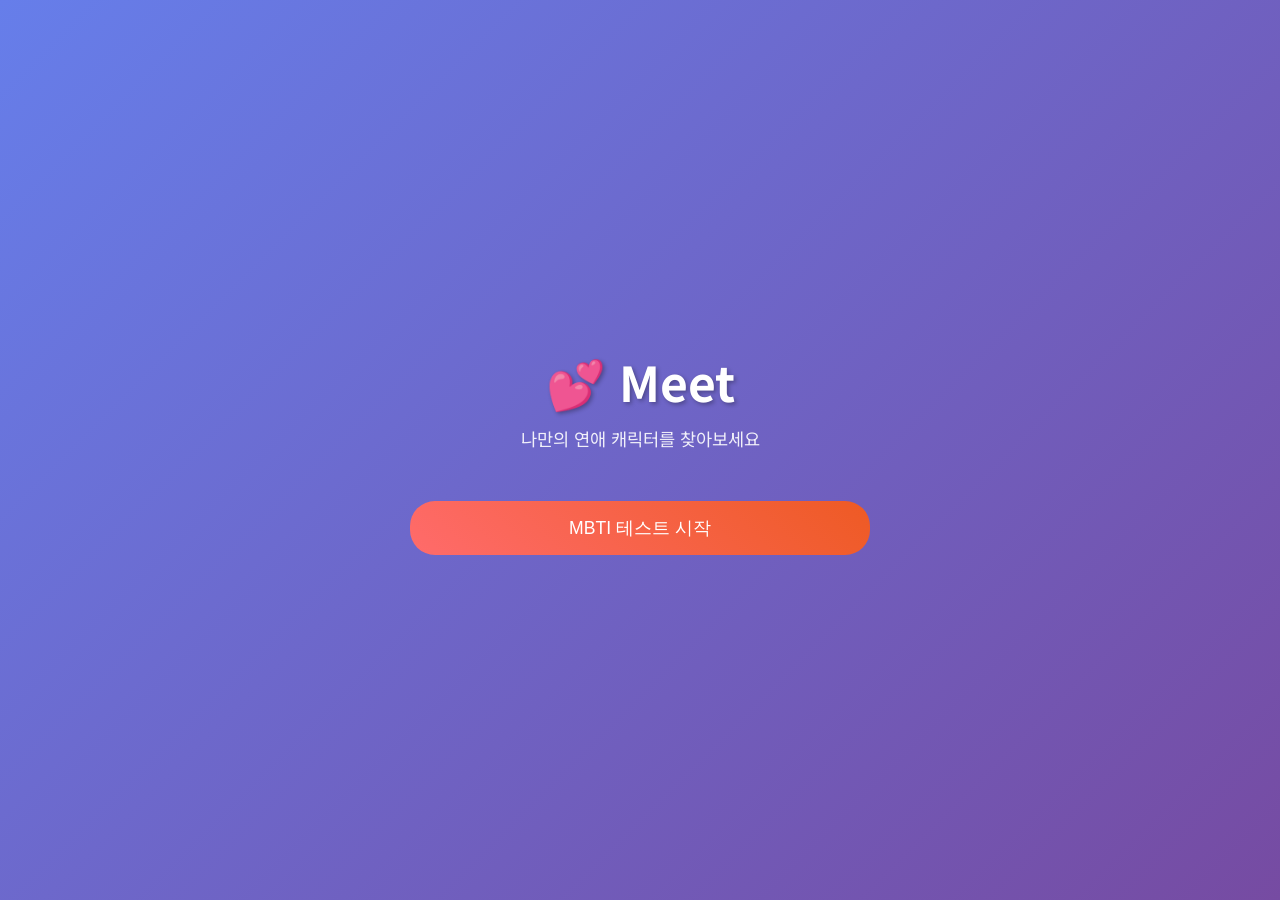
==== index.html @ c21eb113 "Initial commit: Meet ?뚭컻?낆빋 ?꾩꽦 - MBTI ?ㅻЦ議곗궗, ?곗븷 罹먮┃?? 留ㅼ묶 ?쒖뒪??援ы쁽" ====
<!DOCTYPE html>
<html lang="ko">
<head>
    <meta charset="UTF-8">
    <meta name="viewport" content="width=device-width, initial-scale=1.0">
    <title>Meet - 소개팅앱</title>
    <link rel="stylesheet" href="styles.css">
    <link href="https://fonts.googleapis.com/css2?family=Noto+Sans+KR:wght@300;400;500;700&display=swap" rel="stylesheet">
</head>
<body>
    <div id="app">
        <!-- 메인 화면 -->
        <div id="home-screen" class="screen active">
            <div class="container">
                <div class="logo">
                    <h1>💕 Meet</h1>
                    <p>나만의 연애 캐릭터를 찾아보세요</p>
                </div>
                <button class="start-btn" onclick="startSurvey()">MBTI 테스트 시작</button>
            </div>
        </div>

        <!-- MBTI 설문조사 화면 -->
        <div id="survey-screen" class="screen">
            <div class="container">
                <div class="progress-bar">
                    <div class="progress" id="progress"></div>
                </div>
                <div class="question-container">
                    <h2 id="question-text"></h2>
                    <div class="options" id="options-container"></div>
                </div>
            </div>
        </div>

        <!-- 결과 화면 -->
        <div id="result-screen" class="screen">
            <div class="container">
                <div class="character-card">
                    <div class="character-image" id="character-image"></div>
                    <h2 id="character-name"></h2>
                    <p id="character-description"></p>
                    <div class="traits" id="character-traits"></div>
                </div>
                <button class="match-btn" onclick="goToMatching()">매칭 시작하기</button>
            </div>
        </div>

        <!-- 매칭 화면 -->
        <div id="matching-screen" class="screen">
            <div class="container">
                <h2>💘 매칭 결과</h2>
                <div class="match-results" id="match-results"></div>
                <button class="restart-btn" onclick="restart()">다시 시작</button>
            </div>
        </div>
    </div>

    <script src="script.js"></script>
</body>
</html>
---- styles.css ----
/* 기본 스타일 */
* {
    margin: 0;
    padding: 0;
    box-sizing: border-box;
}

body {
    font-family: 'Noto Sans KR', sans-serif;
    background: linear-gradient(135deg, #667eea 0%, #764ba2 100%);
    min-height: 100vh;
    color: #333;
}

.container {
    max-width: 500px;
    margin: 0 auto;
    padding: 20px;
    min-height: 100vh;
    display: flex;
    flex-direction: column;
    justify-content: center;
}

/* 화면 전환 */
.screen {
    display: none;
}

.screen.active {
    display: block;
}

/* 메인 화면 */
.logo {
    text-align: center;
    margin-bottom: 50px;
}

.logo h1 {
    font-size: 3rem;
    color: white;
    margin-bottom: 10px;
    text-shadow: 2px 2px 4px rgba(0,0,0,0.3);
}

.logo p {
    color: rgba(255,255,255,0.9);
    font-size: 1.1rem;
}

.start-btn, .match-btn, .restart-btn {
    background: linear-gradient(45deg, #ff6b6b, #ee5a24);
    color: white;
    border: none;
    padding: 15px 30px;
    font-size: 1.1rem;
    border-radius: 25px;
    cursor: pointer;
    transition: all 0.3s ease;
    width: 100%;
    font-weight: 500;
}

.start-btn:hover, .match-btn:hover, .restart-btn:hover {
    transform: translateY(-2px);
    box-shadow: 0 5px 15px rgba(0,0,0,0.2);
}

/* 진행률 바 */
.progress-bar {
    background: rgba(255,255,255,0.2);
    height: 8px;
    border-radius: 4px;
    margin-bottom: 30px;
    overflow: hidden;
}

.progress {
    background: linear-gradient(45deg, #ff6b6b, #ee5a24);
    height: 100%;
    width: 0%;
    transition: width 0.3s ease;
}

/* 설문조사 */
.question-container {
    background: white;
    padding: 30px;
    border-radius: 20px;
    box-shadow: 0 10px 30px rgba(0,0,0,0.1);
}

#question-text {
    font-size: 1.3rem;
    margin-bottom: 25px;
    color: #333;
    line-height: 1.5;
}

.options {
    display: flex;
    flex-direction: column;
    gap: 15px;
}

.option {
    background: #f8f9fa;
    border: 2px solid #e9ecef;
    padding: 15px 20px;
    border-radius: 15px;
    cursor: pointer;
    transition: all 0.3s ease;
    font-size: 1rem;
}

.option:hover {
    background: #e3f2fd;
    border-color: #2196f3;
    transform: translateX(5px);
}

.option.selected {
    background: #2196f3;
    color: white;
    border-color: #1976d2;
}

/* 캐릭터 카드 */
.character-card {
    background: white;
    padding: 30px;
    border-radius: 20px;
    box-shadow: 0 10px 30px rgba(0,0,0,0.1);
    text-align: center;
    margin-bottom: 30px;
}

.character-image {
    width: 150px;
    height: 150px;
    margin: 0 auto 20px;
    border-radius: 50%;
    background: linear-gradient(45deg, #ff6b6b, #ee5a24);
    display: flex;
    align-items: center;
    justify-content: center;
    font-size: 4rem;
}

#character-name {
    font-size: 1.8rem;
    margin-bottom: 15px;
    color: #333;
}

#character-description {
    font-size: 1.1rem;
    color: #666;
    line-height: 1.6;
    margin-bottom: 20px;
}

.traits {
    display: flex;
    flex-wrap: wrap;
    gap: 10px;
    justify-content: center;
}

.trait {
    background: #e3f2fd;
    color: #1976d2;
    padding: 8px 15px;
    border-radius: 20px;
    font-size: 0.9rem;
    font-weight: 500;
}

/* 매칭 결과 */
#matching-screen h2 {
    text-align: center;
    color: white;
    margin-bottom: 30px;
    font-size: 2rem;
}

.match-results {
    background: white;
    padding: 30px;
    border-radius: 20px;
    box-shadow: 0 10px 30px rgba(0,0,0,0.1);
    margin-bottom: 30px;
}

.match-item {
    display: flex;
    align-items: center;
    padding: 15px;
    border-bottom: 1px solid #eee;
    transition: background 0.3s ease;
}

.match-item:hover {
    background: #f8f9fa;
}

.match-item:last-child {
    border-bottom: none;
}

.match-avatar {
    width: 50px;
    height: 50px;
    border-radius: 50%;
    background: linear-gradient(45deg, #ff6b6b, #ee5a24);
    display: flex;
    align-items: center;
    justify-content: center;
    font-size: 1.5rem;
    margin-right: 15px;
}

.match-info h3 {
    margin-bottom: 5px;
    color: #333;
}

.match-info p {
    color: #666;
    font-size: 0.9rem;
}

.match-score {
    margin-left: auto;
    background: #4caf50;
    color: white;
    padding: 5px 10px;
    border-radius: 15px;
    font-size: 0.9rem;
    font-weight: 500;
}

/* 반응형 */
@media (max-width: 600px) {
    .container {
        padding: 15px;
    }
    
    .logo h1 {
        font-size: 2.5rem;
    }
    
    .question-container {
        padding: 20px;
    }
    
    .character-card {
        padding: 20px;
    }
}
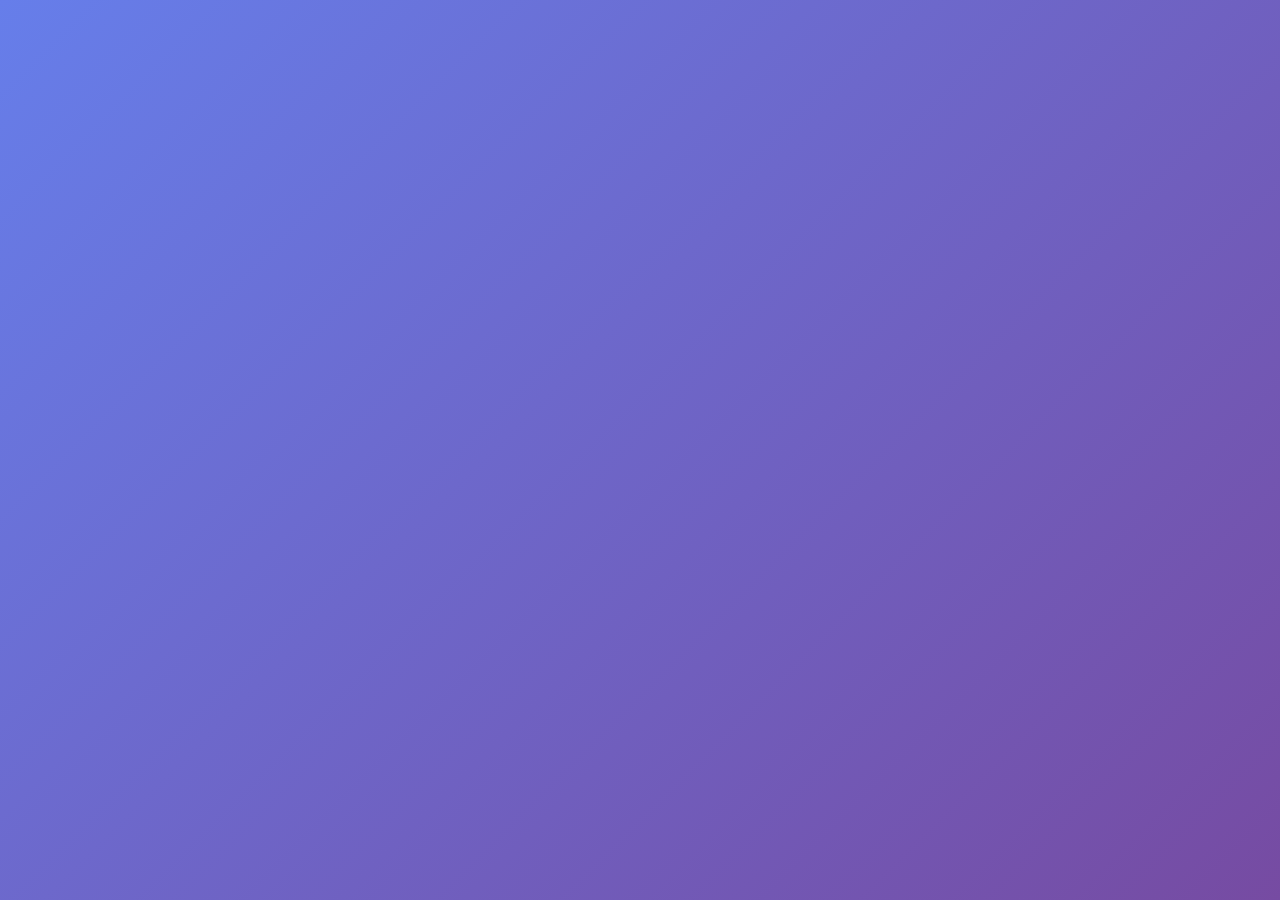
==== commit b6ce12e9: "Fix Android v1 embedding to v2 - Update MainActivity to use Flutter v2 embedding - Add proper Androi" ====
--- a/index.html
+++ b/index.html
@@ -3,59 +3,17 @@
 <head>
     <meta charset="UTF-8">
     <meta name="viewport" content="width=device-width, initial-scale=1.0">
-    <title>Meet - 소개팅앱</title>
+    <title>CharacterMeet - 소개팅앱</title>
     <link rel="stylesheet" href="styles.css">
     <link href="https://fonts.googleapis.com/css2?family=Noto+Sans+KR:wght@300;400;500;700&display=swap" rel="stylesheet">
 </head>
 <body>
     <div id="app">
-        <!-- 메인 화면 -->
-        <div id="home-screen" class="screen active">
-            <div class="container">
-                <div class="logo">
-                    <h1>💕 Meet</h1>
-                    <p>나만의 연애 캐릭터를 찾아보세요</p>
-                </div>
-                <button class="start-btn" onclick="startSurvey()">MBTI 테스트 시작</button>
-            </div>
-        </div>
-
-        <!-- MBTI 설문조사 화면 -->
-        <div id="survey-screen" class="screen">
-            <div class="container">
-                <div class="progress-bar">
-                    <div class="progress" id="progress"></div>
-                </div>
-                <div class="question-container">
-                    <h2 id="question-text"></h2>
-                    <div class="options" id="options-container"></div>
-                </div>
-            </div>
-        </div>
-
-        <!-- 결과 화면 -->
-        <div id="result-screen" class="screen">
-            <div class="container">
-                <div class="character-card">
-                    <div class="character-image" id="character-image"></div>
-                    <h2 id="character-name"></h2>
-                    <p id="character-description"></p>
-                    <div class="traits" id="character-traits"></div>
-                </div>
-                <button class="match-btn" onclick="goToMatching()">매칭 시작하기</button>
-            </div>
-        </div>
-
-        <!-- 매칭 화면 -->
-        <div id="matching-screen" class="screen">
-            <div class="container">
-                <h2>💘 매칭 결과</h2>
-                <div class="match-results" id="match-results"></div>
-                <button class="restart-btn" onclick="restart()">다시 시작</button>
-            </div>
-        </div>
+        <!-- 라우팅 컨테이너 -->
+        <div id="router-container"></div>
     </div>
 
+    <script src="router.js"></script>
     <script src="script.js"></script>
 </body>
 </html>
